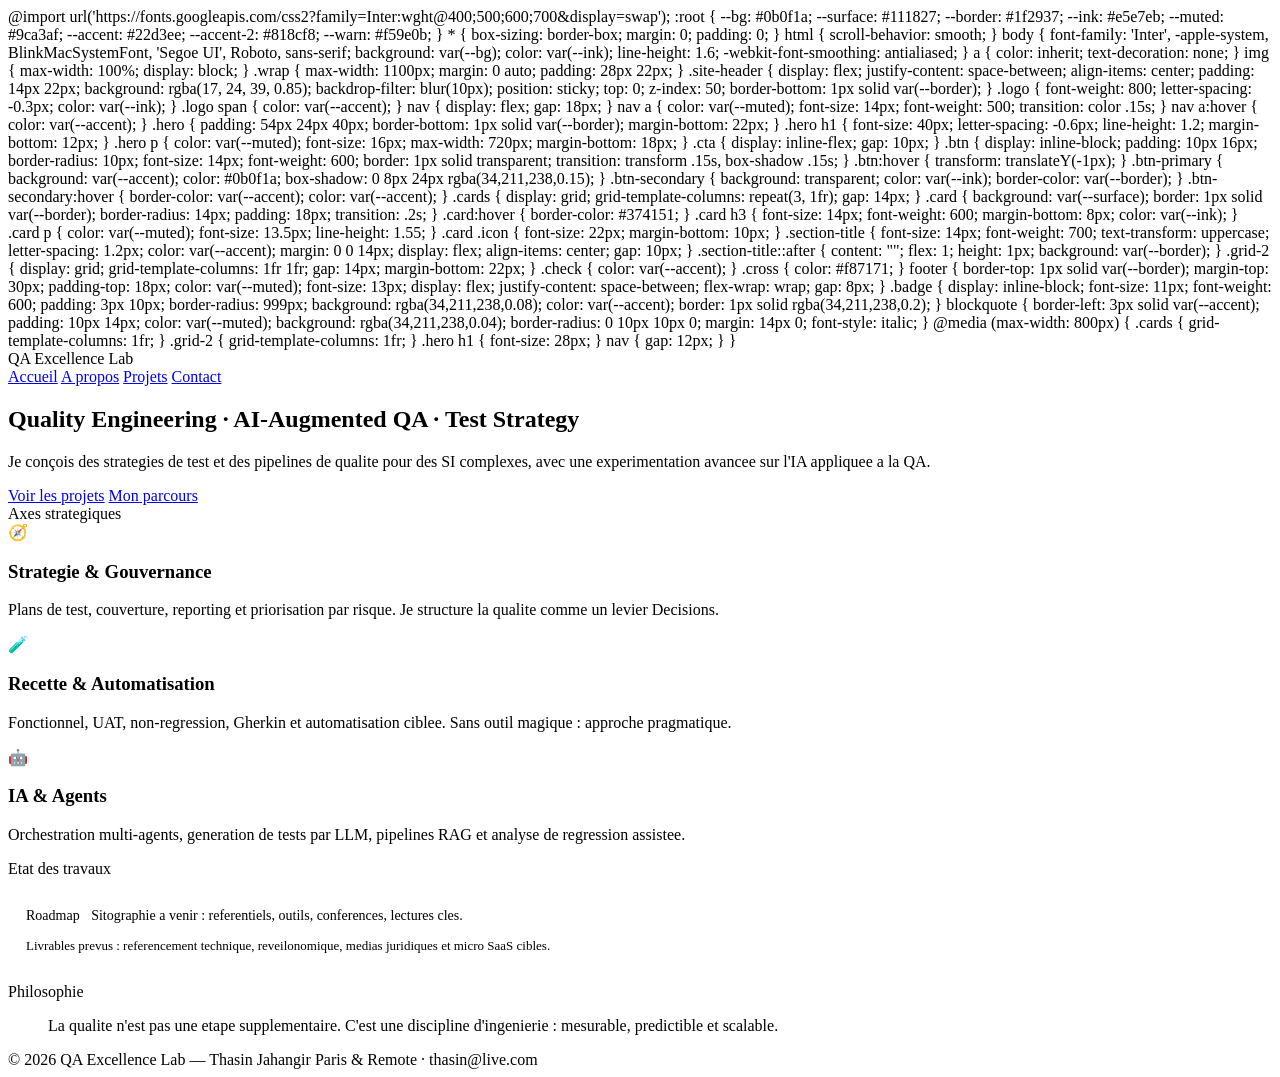
==== index.html @ b6b02f28 "qa excellence lab site" ====
@import url('https://fonts.googleapis.com/css2?family=Inter:wght@400;500;600;700&display=swap');

:root {
  --bg: #0b0f1a;
  --surface: #111827;
  --border: #1f2937;
  --ink: #e5e7eb;
  --muted: #9ca3af;
  --accent: #22d3ee;
  --accent-2: #818cf8;
  --warn: #f59e0b;
}

* { box-sizing: border-box; margin: 0; padding: 0; }
html { scroll-behavior: smooth; }

body {
  font-family: 'Inter', -apple-system, BlinkMacSystemFont, 'Segoe UI', Roboto, sans-serif;
  background: var(--bg);
  color: var(--ink);
  line-height: 1.6;
  -webkit-font-smoothing: antialiased;
}

a { color: inherit; text-decoration: none; }
img { max-width: 100%; display: block; }

.wrap { max-width: 1100px; margin: 0 auto; padding: 28px 22px; }

.site-header {
  display: flex;
  justify-content: space-between;
  align-items: center;
  padding: 14px 22px;
  background: rgba(17, 24, 39, 0.85);
  backdrop-filter: blur(10px);
  position: sticky;
  top: 0;
  z-index: 50;
  border-bottom: 1px solid var(--border);
}
.logo {
  font-weight: 800;
  letter-spacing: -0.3px;
  color: var(--ink);
}
.logo span { color: var(--accent); }
nav { display: flex; gap: 18px; }
nav a {
  color: var(--muted);
  font-size: 14px;
  font-weight: 500;
  transition: color .15s;
}
nav a:hover { color: var(--accent); }

.hero {
  padding: 54px 24px 40px;
  border-bottom: 1px solid var(--border);
  margin-bottom: 22px;
}
.hero h1 {
  font-size: 40px;
  letter-spacing: -0.6px;
  line-height: 1.2;
  margin-bottom: 12px;
}
.hero p {
  color: var(--muted);
  font-size: 16px;
  max-width: 720px;
  margin-bottom: 18px;
}
.cta {
  display: inline-flex;
  gap: 10px;
}
.btn {
  display: inline-block;
  padding: 10px 16px;
  border-radius: 10px;
  font-size: 14px;
  font-weight: 600;
  border: 1px solid transparent;
  transition: transform .15s, box-shadow .15s;
}
.btn:hover { transform: translateY(-1px); }
.btn-primary {
  background: var(--accent);
  color: #0b0f1a;
  box-shadow: 0 8px 24px rgba(34,211,238,0.15);
}
.btn-secondary {
  background: transparent;
  color: var(--ink);
  border-color: var(--border);
}
.btn-secondary:hover { border-color: var(--accent); color: var(--accent); }

.cards { display: grid; grid-template-columns: repeat(3, 1fr); gap: 14px; }
.card {
  background: var(--surface);
  border: 1px solid var(--border);
  border-radius: 14px;
  padding: 18px;
  transition: .2s;
}
.card:hover { border-color: #374151; }
.card h3 { font-size: 14px; font-weight: 600; margin-bottom: 8px; color: var(--ink); }
.card p { color: var(--muted); font-size: 13.5px; line-height: 1.55; }
.card .icon { font-size: 22px; margin-bottom: 10px; }

.section-title {
  font-size: 14px;
  font-weight: 700;
  text-transform: uppercase;
  letter-spacing: 1.2px;
  color: var(--accent);
  margin: 0 0 14px;
  display: flex; align-items: center; gap: 10px;
}
.section-title::after {
  content: "";
  flex: 1; height: 1px; background: var(--border);
}

.grid-2 { display: grid; grid-template-columns: 1fr 1fr; gap: 14px; margin-bottom: 22px; }

.check { color: var(--accent); }
.cross { color: #f87171; }

footer {
  border-top: 1px solid var(--border);
  margin-top: 30px;
  padding-top: 18px;
  color: var(--muted);
  font-size: 13px;
  display: flex;
  justify-content: space-between;
  flex-wrap: wrap;
  gap: 8px;
}

.badge {
  display: inline-block;
  font-size: 11px;
  font-weight: 600;
  padding: 3px 10px;
  border-radius: 999px;
  background: rgba(34,211,238,0.08);
  color: var(--accent);
  border: 1px solid rgba(34,211,238,0.2);
}

blockquote {
  border-left: 3px solid var(--accent);
  padding: 10px 14px;
  color: var(--muted);
  background: rgba(34,211,238,0.04);
  border-radius: 0 10px 10px 0;
  margin: 14px 0;
  font-style: italic;
}

@media (max-width: 800px) {
  .cards { grid-template-columns: 1fr; }
  .grid-2 { grid-template-columns: 1fr; }
  .hero h1 { font-size: 28px; }
  nav { gap: 12px; }
}
</style>
</head>
<body>

<header class="site-header">
  <div class="logo">QA Excellence <span>Lab</span></div>
  <nav>
    <a href="index.html">Accueil</a>
    <a href="about.html">A propos</a>
    <a href="projects.html">Projets</a>
    <a href="contact.html">Contact</a>
  </nav>
</header>

<main>
  <section class="hero">
    <h1>Quality Engineering · AI-Augmented QA · Test Strategy</h1>
    <p>Je conçois des strategies de test et des pipelines de qualite pour des SI complexes, avec une experimentation avancee sur l'IA appliquee a la QA.</p>
    <div class="cta">
      <a href="projects.html" class="btn btn-primary">Voir les projets</a>
      <a href="about.html" class="btn btn-secondary">Mon parcours</a>
    </div>
  </section>

  <section class="wrap">
    <div class="section-title">Axes strategiques</div>
    <div class="cards">
      <div class="card">
        <div class="icon">🧭</div>
        <h3>Strategie &amp; Gouvernance</h3>
        <p>Plans de test, couverture, reporting et priorisation par risque. Je structure la qualite comme un levier Decisions.</p>
      </div>
      <div class="card">
        <div class="icon">🧪</div>
        <h3>Recette &amp; Automatisation</h3>
        <p>Fonctionnel, UAT, non-regression, Gherkin et automatisation ciblee. Sans outil magique : approche pragmatique.</p>
      </div>
      <div class="card">
        <div class="icon">🤖</div>
        <h3>IA &amp; Agents</h3>
        <p>Orchestration multi-agents, generation de tests par LLM, pipelines RAG et analyse de regression assistee.</p>
      </div>
    </div>
  </section>

  <section class="wrap">
    <div class="section-title">Etat des travaux</div>
    <div style="background:var(--surface); border:1px solid var(--border); border-radius:14px; padding:16px 18px;">
      <p style="color:var(--muted); font-size:14px;">
        <span class="badge">Roadmap</span>
        <span style="margin-left:8px;">Sitographie a venir : referentiels, outils, conferences, lectures cles.</span>
      </p>
      <p style="color:var(--muted); font-size:13px; margin-top:10px;">
        Livrables prevus : referencement technique, reveilonomique, medias juridiques et micro SaaS cibles.
      </p>
    </div>
  </section>

  <section class="wrap">
    <div class="section-title">Philosophie</div>
    <blockquote>
      La qualite n'est pas une etape supplementaire. C'est une discipline d'ingenierie : mesurable, predictible et scalable.
    </blockquote>
  </section>
</main>

<footer>
  <span>© <span id="y"></span> QA Excellence Lab — Thasin Jahangir</span>
  <span>Paris &amp; Remote · thasin@live.com</span>
</footer>

<script>document.getElementById('y').textContent = new Date().getFullYear()</script>
</body>
</html>
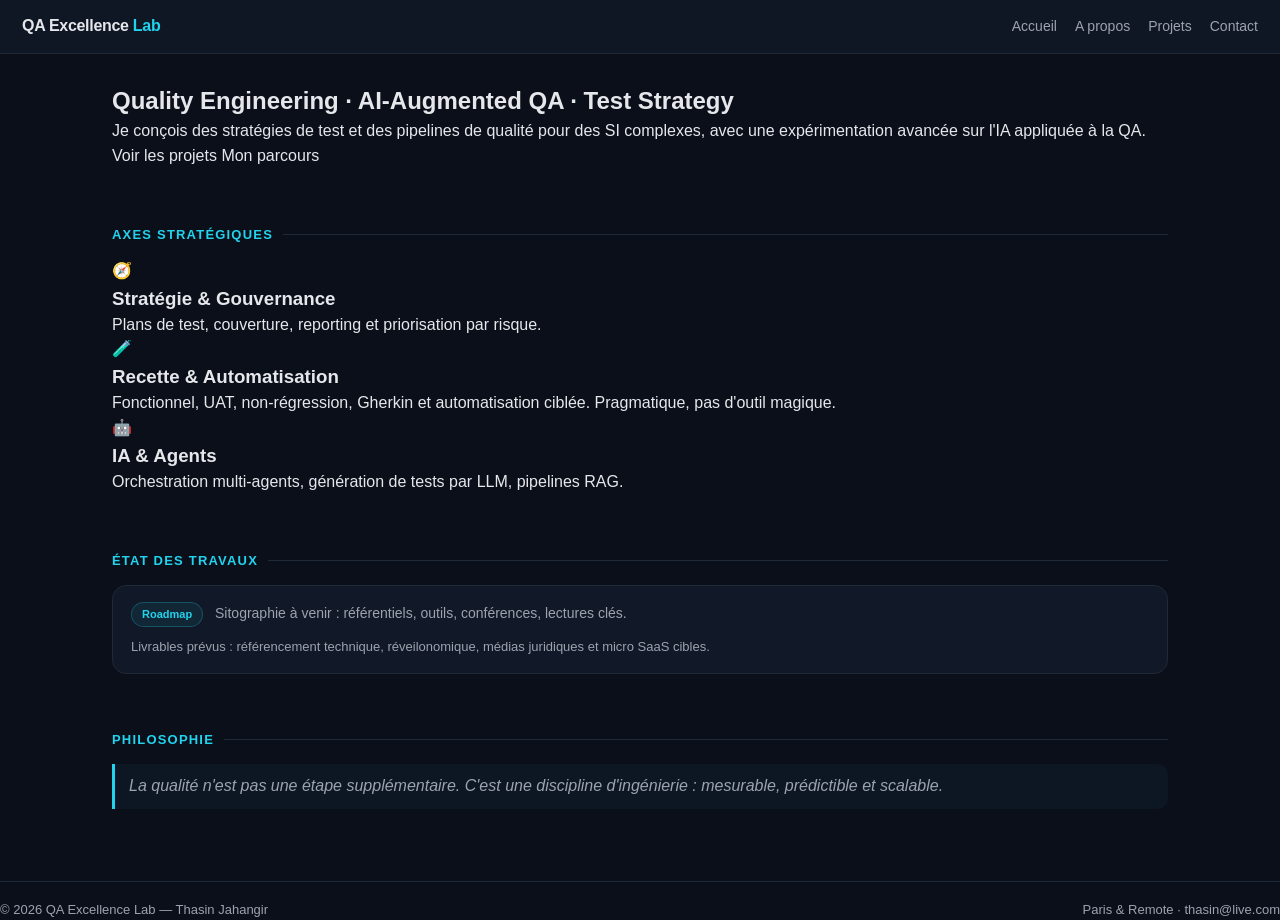
==== commit 1da301e6: "fix: restore valid HTML doctype and head structure" ====
--- a/index.html
+++ b/index.html
@@ -1,177 +1,12 @@
-@import url('https://fonts.googleapis.com/css2?family=Inter:wght@400;500;600;700&display=swap');
-
-:root {
-  --bg: #0b0f1a;
-  --surface: #111827;
-  --border: #1f2937;
-  --ink: #e5e7eb;
-  --muted: #9ca3af;
-  --accent: #22d3ee;
-  --accent-2: #818cf8;
-  --warn: #f59e0b;
-}
-
-* { box-sizing: border-box; margin: 0; padding: 0; }
-html { scroll-behavior: smooth; }
-
-body {
-  font-family: 'Inter', -apple-system, BlinkMacSystemFont, 'Segoe UI', Roboto, sans-serif;
-  background: var(--bg);
-  color: var(--ink);
-  line-height: 1.6;
-  -webkit-font-smoothing: antialiased;
-}
-
-a { color: inherit; text-decoration: none; }
-img { max-width: 100%; display: block; }
-
-.wrap { max-width: 1100px; margin: 0 auto; padding: 28px 22px; }
-
-.site-header {
-  display: flex;
-  justify-content: space-between;
-  align-items: center;
-  padding: 14px 22px;
-  background: rgba(17, 24, 39, 0.85);
-  backdrop-filter: blur(10px);
-  position: sticky;
-  top: 0;
-  z-index: 50;
-  border-bottom: 1px solid var(--border);
-}
-.logo {
-  font-weight: 800;
-  letter-spacing: -0.3px;
-  color: var(--ink);
-}
-.logo span { color: var(--accent); }
-nav { display: flex; gap: 18px; }
-nav a {
-  color: var(--muted);
-  font-size: 14px;
-  font-weight: 500;
-  transition: color .15s;
-}
-nav a:hover { color: var(--accent); }
-
-.hero {
-  padding: 54px 24px 40px;
-  border-bottom: 1px solid var(--border);
-  margin-bottom: 22px;
-}
-.hero h1 {
-  font-size: 40px;
-  letter-spacing: -0.6px;
-  line-height: 1.2;
-  margin-bottom: 12px;
-}
-.hero p {
-  color: var(--muted);
-  font-size: 16px;
-  max-width: 720px;
-  margin-bottom: 18px;
-}
-.cta {
-  display: inline-flex;
-  gap: 10px;
-}
-.btn {
-  display: inline-block;
-  padding: 10px 16px;
-  border-radius: 10px;
-  font-size: 14px;
-  font-weight: 600;
-  border: 1px solid transparent;
-  transition: transform .15s, box-shadow .15s;
-}
-.btn:hover { transform: translateY(-1px); }
-.btn-primary {
-  background: var(--accent);
-  color: #0b0f1a;
-  box-shadow: 0 8px 24px rgba(34,211,238,0.15);
-}
-.btn-secondary {
-  background: transparent;
-  color: var(--ink);
-  border-color: var(--border);
-}
-.btn-secondary:hover { border-color: var(--accent); color: var(--accent); }
-
-.cards { display: grid; grid-template-columns: repeat(3, 1fr); gap: 14px; }
-.card {
-  background: var(--surface);
-  border: 1px solid var(--border);
-  border-radius: 14px;
-  padding: 18px;
-  transition: .2s;
-}
-.card:hover { border-color: #374151; }
-.card h3 { font-size: 14px; font-weight: 600; margin-bottom: 8px; color: var(--ink); }
-.card p { color: var(--muted); font-size: 13.5px; line-height: 1.55; }
-.card .icon { font-size: 22px; margin-bottom: 10px; }
-
-.section-title {
-  font-size: 14px;
-  font-weight: 700;
-  text-transform: uppercase;
-  letter-spacing: 1.2px;
-  color: var(--accent);
-  margin: 0 0 14px;
-  display: flex; align-items: center; gap: 10px;
-}
-.section-title::after {
-  content: "";
-  flex: 1; height: 1px; background: var(--border);
-}
-
-.grid-2 { display: grid; grid-template-columns: 1fr 1fr; gap: 14px; margin-bottom: 22px; }
-
-.check { color: var(--accent); }
-.cross { color: #f87171; }
-
-footer {
-  border-top: 1px solid var(--border);
-  margin-top: 30px;
-  padding-top: 18px;
-  color: var(--muted);
-  font-size: 13px;
-  display: flex;
-  justify-content: space-between;
-  flex-wrap: wrap;
-  gap: 8px;
-}
-
-.badge {
-  display: inline-block;
-  font-size: 11px;
-  font-weight: 600;
-  padding: 3px 10px;
-  border-radius: 999px;
-  background: rgba(34,211,238,0.08);
-  color: var(--accent);
-  border: 1px solid rgba(34,211,238,0.2);
-}
-
-blockquote {
-  border-left: 3px solid var(--accent);
-  padding: 10px 14px;
-  color: var(--muted);
-  background: rgba(34,211,238,0.04);
-  border-radius: 0 10px 10px 0;
-  margin: 14px 0;
-  font-style: italic;
-}
-
-@media (max-width: 800px) {
-  .cards { grid-template-columns: 1fr; }
-  .grid-2 { grid-template-columns: 1fr; }
-  .hero h1 { font-size: 28px; }
-  nav { gap: 12px; }
-}
-</style>
+<!DOCTYPE html>
+<html lang="fr">
+<head>
+<meta charset="UTF-8">
+<meta name="viewport" content="width=device-width, initial-scale=1.0">
+<title>QA Excellence Lab — Quality Engineering · Test Strategy · AI-Augmented QA</title>
+<link rel="stylesheet" href="styles/main.css">
 </head>
 <body>
-
 <header class="site-header">
   <div class="logo">QA Excellence <span>Lab</span></div>
   <nav>
@@ -184,53 +19,51 @@
 
 <main>
   <section class="hero">
-    <h1>Quality Engineering · AI-Augmented QA · Test Strategy</h1>
-    <p>Je conçois des strategies de test et des pipelines de qualite pour des SI complexes, avec une experimentation avancee sur l'IA appliquee a la QA.</p>
-    <div class="cta">
-      <a href="projects.html" class="btn btn-primary">Voir les projets</a>
-      <a href="about.html" class="btn btn-secondary">Mon parcours</a>
-    </div>
-  </section>
-
-  <section class="wrap">
-    <div class="section-title">Axes strategiques</div>
-    <div class="cards">
-      <div class="card">
-        <div class="icon">🧭</div>
-        <h3>Strategie &amp; Gouvernance</h3>
-        <p>Plans de test, couverture, reporting et priorisation par risque. Je structure la qualite comme un levier Decisions.</p>
-      </div>
-      <div class="card">
-        <div class="icon">🧪</div>
-        <h3>Recette &amp; Automatisation</h3>
-        <p>Fonctionnel, UAT, non-regression, Gherkin et automatisation ciblee. Sans outil magique : approche pragmatique.</p>
-      </div>
-      <div class="card">
-        <div class="icon">🤖</div>
-        <h3>IA &amp; Agents</h3>
-        <p>Orchestration multi-agents, generation de tests par LLM, pipelines RAG et analyse de regression assistee.</p>
+    <div class="wrap">
+      <h1>Quality Engineering · AI-Augmented QA · Test Strategy</h1>
+      <p>Je conçois des stratégies de test et des pipelines de qualité pour des SI complexes, avec une expérimentation avancée sur l'IA appliquée à la QA.</p>
+      <div class="cta">
+        <a href="projects.html" class="btn btn-primary">Voir les projets</a>
+        <a href="about.html" class="btn btn-secondary">Mon parcours</a>
       </div>
     </div>
   </section>
 
   <section class="wrap">
-    <div class="section-title">Etat des travaux</div>
+    <div class="section-title">Axes stratégiques</div>
+    <div class="cards">
+      <div class="card">
+        <div class="icon">🧭</div>
+        <h3>Stratégie &amp; Gouvernance</h3>
+        <p>Plans de test, couverture, reporting et priorisation par risque.</p>
+      </div>
+      <div class="card">
+        <div class="icon">🧪</div>
+        <h3>Recette &amp; Automatisation</h3>
+        <p>Fonctionnel, UAT, non-régression, Gherkin et automatisation ciblée. Pragmatique, pas d'outil magique.</p>
+      </div>
+      <div class="card">
+        <div class="icon">🤖</div>
+        <h3>IA &amp; Agents</h3>
+        <p>Orchestration multi-agents, génération de tests par LLM, pipelines RAG.</p>
+      </div>
+    </div>
+  </section>
+
+  <section class="wrap">
+    <div class="section-title">État des travaux</div>
     <div style="background:var(--surface); border:1px solid var(--border); border-radius:14px; padding:16px 18px;">
       <p style="color:var(--muted); font-size:14px;">
         <span class="badge">Roadmap</span>
-        <span style="margin-left:8px;">Sitographie a venir : referentiels, outils, conferences, lectures cles.</span>
+        <span style="margin-left:8px;">Sitographie à venir : référentiels, outils, conférences, lectures clés.</span>
       </p>
-      <p style="color:var(--muted); font-size:13px; margin-top:10px;">
-        Livrables prevus : referencement technique, reveilonomique, medias juridiques et micro SaaS cibles.
-      </p>
+      <p style="color:var(--muted); font-size:13px; margin-top:10px;">Livrables prévus : référencement technique, réveilonomique, médias juridiques et micro SaaS cibles.</p>
     </div>
   </section>
 
   <section class="wrap">
     <div class="section-title">Philosophie</div>
-    <blockquote>
-      La qualite n'est pas une etape supplementaire. C'est une discipline d'ingenierie : mesurable, predictible et scalable.
-    </blockquote>
+    <blockquote>La qualité n'est pas une étape supplémentaire. C'est une discipline d'ingénierie : mesurable, prédictible et scalable.</blockquote>
   </section>
 </main>
 
@@ -238,7 +71,6 @@
   <span>© <span id="y"></span> QA Excellence Lab — Thasin Jahangir</span>
   <span>Paris &amp; Remote · thasin@live.com</span>
 </footer>
-
 <script>document.getElementById('y').textContent = new Date().getFullYear()</script>
 </body>
 </html>
--- a/styles/main.css
+++ b/styles/main.css
@@ -0,0 +1,145 @@
+@import url('https://fonts.googleapis.com/css2?family=Inter:wght@400;500;600;700&display=swap');
+
+:root {
+  --bg: #0b0f1a;
+  --surface: #111827;
+  --border: #1f2937;
+  --ink: #e5e7eb;
+  --muted: #9ca3af;
+  --accent: #22d3ee;
+  --accent-soft: rgba(34, 211, 238, 0.08);
+}
+
+* { box-sizing: border-box; margin: 0; padding: 0; }
+html { scroll-behavior: smooth; }
+
+body {
+  font-family: 'Inter', -apple-system, BlinkMacSystemFont, 'Segoe UI', Roboto, sans-serif;
+  background: var(--bg);
+  color: var(--ink);
+  line-height: 1.55;
+  -webkit-font-smoothing: antialiased;
+}
+
+a { color: inherit; text-decoration: none; }
+img { max-width: 100%; display: block; }
+
+.wrap { max-width: 1100px; margin: 0 auto; padding: 28px 22px; }
+
+.site-header {
+  display: flex;
+  justify-content: space-between;
+  align-items: center;
+  padding: 14px 22px;
+  background: rgba(17, 24, 39, 0.85);
+  backdrop-filter: blur(10px);
+  position: sticky;
+  top: 0;
+  z-index: 50;
+  border-bottom: 1px solid var(--border);
+}
+.logo {
+  font-weight: 800;
+  letter-spacing: -0.3px;
+  color: var(--ink);
+}
+.logo span { color: var(--accent); }
+nav { display: flex; gap: 18px; }
+nav a {
+  color: var(--muted);
+  font-size: 14px;
+  font-weight: 500;
+  transition: color .15s;
+}
+nav a:hover { color: var(--accent); }
+
+.job {
+  background: var(--surface);
+  border: 1px solid var(--border);
+  border-radius: 12px;
+  padding: 16px 18px;
+  margin-bottom: 12px;
+}
+.job-head { display: flex; justify-content: space-between; gap: 10px; flex-wrap: wrap; }
+.job-title { font-weight: 700; font-size: 15px; }
+.job-meta { color: var(--muted); font-size: 13px; margin-top: 2px; }
+.job-bullets { margin: 8px 0 0; padding-left: 18px; color: #d1d5db; font-size: 13.5px; }
+.job-bullets li + li { margin-top: 4px; }
+
+.skills { display: grid; grid-template-columns: repeat(auto-fill, minmax(220px, 1fr)); gap: 10px 16px; }
+.skill { font-size: 14px; background: var(--surface); border: 1px solid var(--border); border-radius: 10px; padding: 12px; }
+.skill strong { color: var(--ink); display: block; margin-bottom: 3px; }
+.skill span { color: var(--muted); font-size: 13px; }
+
+.projects { display: grid; gap: 12px; }
+.project {
+  background: var(--surface);
+  border: 1px solid var(--border);
+  border-radius: 12px;
+  padding: 16px 18px;
+  transition: .2s;
+}
+.project:hover { border-color: #374151; }
+.project-title { font-weight: 700; font-size: 15px; margin-bottom: 4px; }
+.project-desc { color: var(--muted); font-size: 13.5px; line-height: 1.55; }
+.project-stack { margin-top: 8px; display: flex; flex-wrap: wrap; gap: 6px; }
+.chip {
+  font-size: 11.5px;
+  background: var(--accent-soft);
+  color: var(--accent);
+  border: 1px solid rgba(34,211,238,0.25);
+  padding: 3px 10px;
+  border-radius: 999px;
+  font-weight: 600;
+}
+
+.section-title {
+  font-size: 13px; font-weight: 700;
+  text-transform: uppercase;
+  letter-spacing: 1.2px;
+  color: var(--accent);
+  margin: 0 0 14px;
+  display: flex; align-items: center; gap: 10px;
+}
+.section-title::after {
+  content: ""; flex: 1; height: 1px; background: var(--border);
+}
+
+footer {
+  border-top: 1px solid var(--border);
+  margin-top: 30px;
+  padding-top: 18px;
+  color: var(--muted);
+  font-size: 13px;
+  display: flex;
+  justify-content: space-between;
+  flex-wrap: wrap;
+  gap: 8px;
+}
+
+.badge {
+  display: inline-block;
+  font-size: 11px;
+  font-weight: 600;
+  padding: 3px 10px;
+  border-radius: 999px;
+  background: var(--accent-soft);
+  color: var(--accent);
+  border: 1px solid rgba(34,211,238,0.25);
+}
+
+blockquote {
+  border-left: 3px solid var(--accent);
+  padding: 10px 14px;
+  color: var(--muted);
+  background: rgba(34,211,238,0.04);
+  border-radius: 0 10px 10px 0;
+  margin: 14px 0;
+  font-style: italic;
+}
+
+@media (max-width: 800px) {
+  .skills { grid-template-columns: 1fr; }
+  .job-head { flex-direction: column; }
+}
+</style>
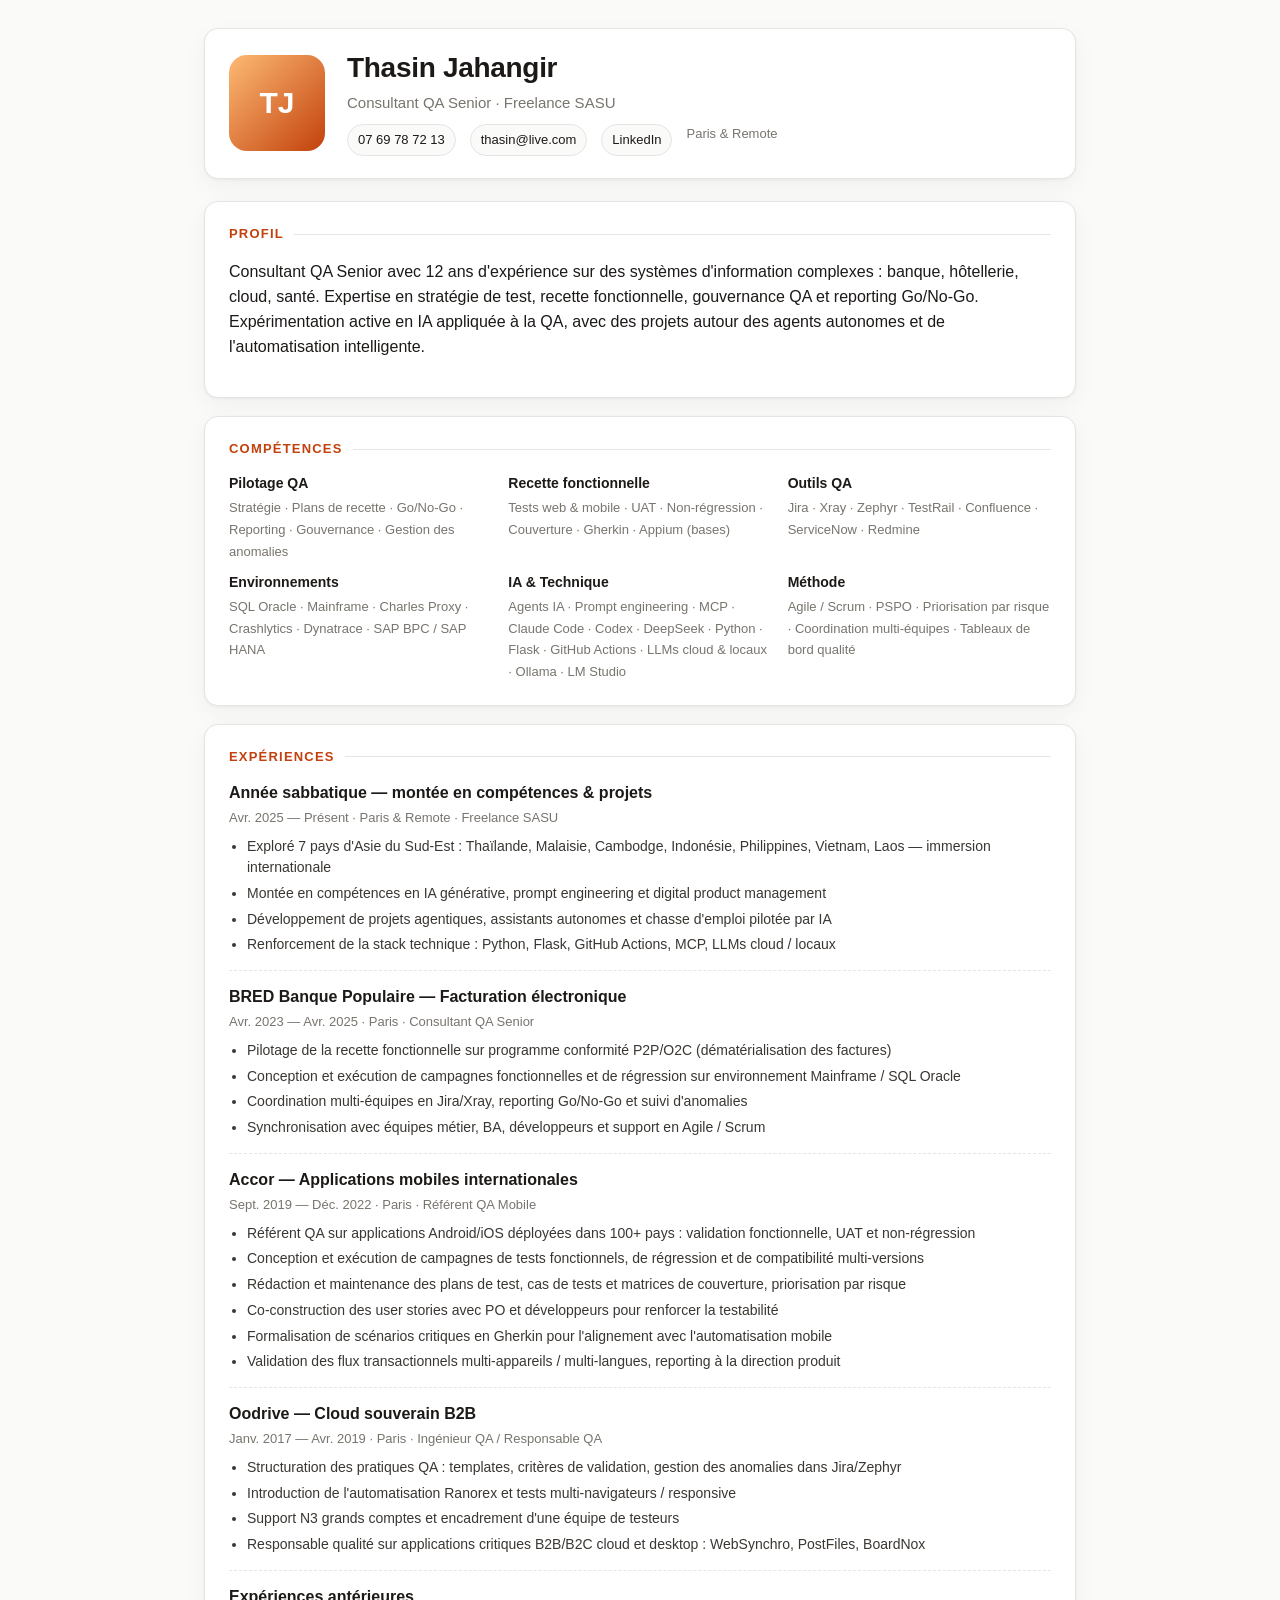
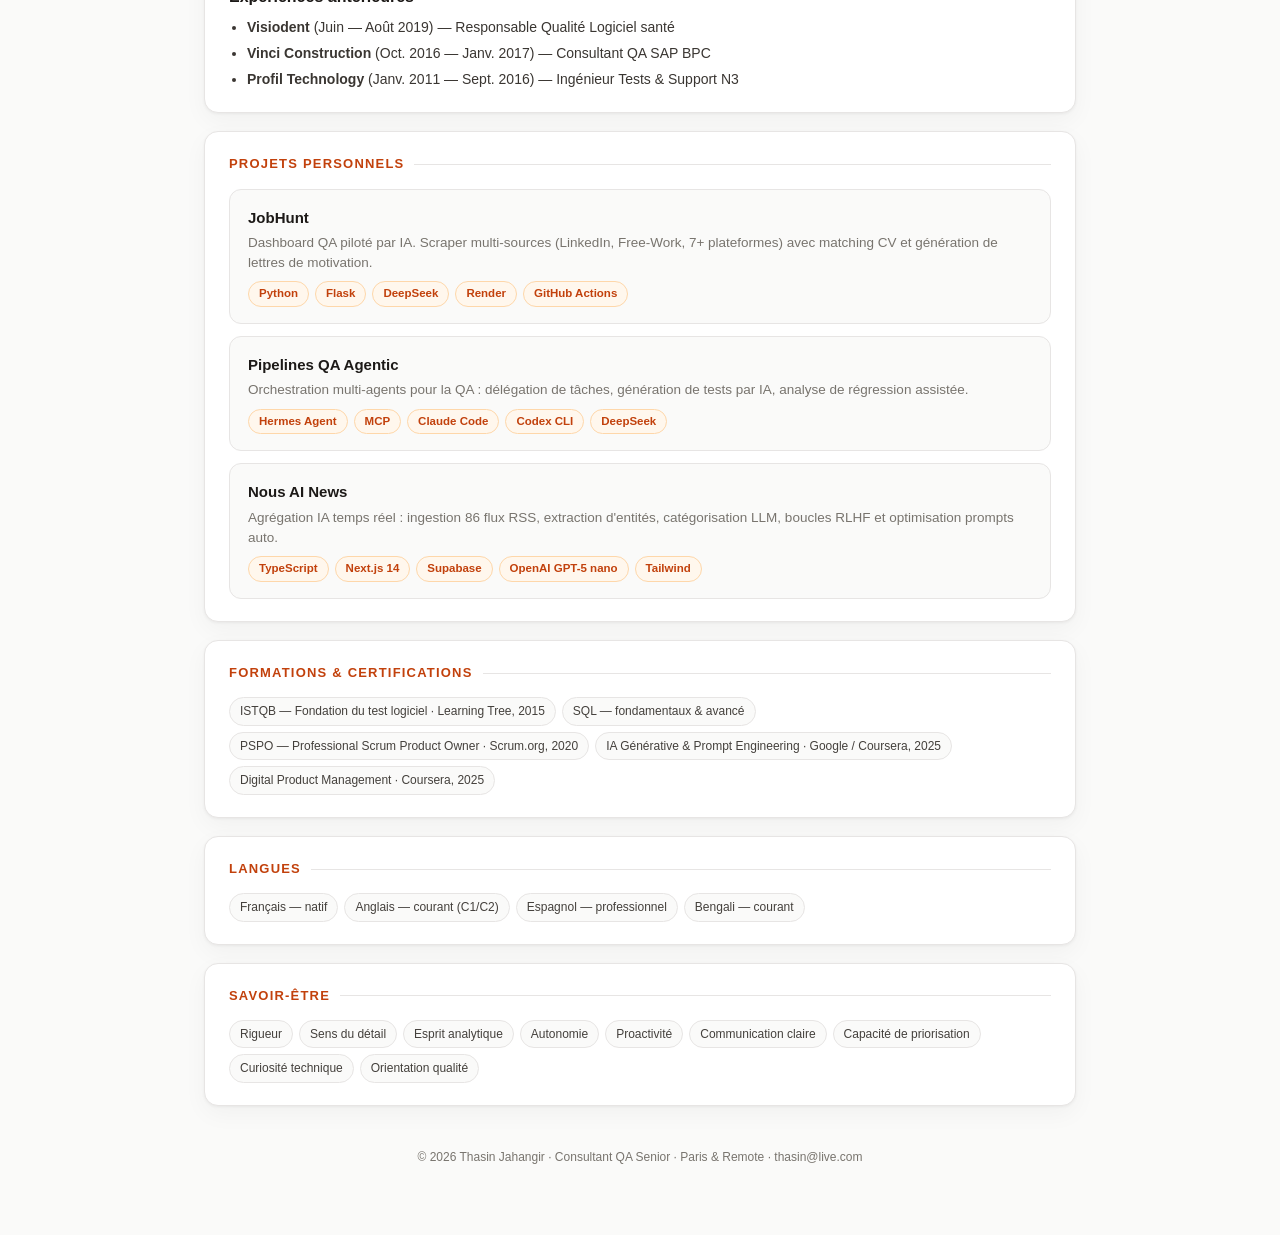
==== commit 8c8a5c04: "feat: enrichir page accueil avec profil, competences, experiences, projets, formations, langues, sav" ====
--- a/index.html
+++ b/index.html
@@ -3,74 +3,365 @@
 <head>
 <meta charset="UTF-8">
 <meta name="viewport" content="width=device-width, initial-scale=1.0">
-<title>QA Excellence Lab — Quality Engineering · Test Strategy · AI-Augmented QA</title>
-<link rel="stylesheet" href="styles/main.css">
+<title>Thasin Jahangir — Consultant QA Senior</title>
+<meta name="description" content="Consultant QA Senior, 12 ans d'expérience. Recette fonctionnelle, stratégie de test, IA appliquée à la QA.">
+<style>
+  :root {
+    --bg: #fafaf9;
+    --surface: #ffffff;
+    --ink: #1c1917;
+    --muted: #78746e;
+    --accent: #c2410c;
+    --accent-soft: #fff7ed;
+    --border: #e7e5e4;
+    --shadow: 0 1px 3px rgba(0,0,0,0.05), 0 8px 24px rgba(0,0,0,0.04);
+    --radius: 14px;
+    --max: 920px;
+  }
+  * { box-sizing: border-box; }
+  html { scroll-behavior: smooth; }
+  body {
+    margin: 0;
+    font-family: Inter, -apple-system, BlinkMacSystemFont, "Segoe UI", Roboto, sans-serif;
+    background: var(--bg);
+    color: var(--ink);
+    line-height: 1.55;
+    -webkit-font-smoothing: antialiased;
+  }
+  a { color: inherit; text-decoration: none; }
+  img { max-width: 100%; display: block; }
+  .wrap { max-width: var(--max); margin: 0 auto; padding: 28px 24px; }
+
+  header {
+    background: var(--surface);
+    border: 1px solid var(--border);
+    border-radius: var(--radius);
+    padding: 22px 24px;
+    box-shadow: var(--shadow);
+    margin-bottom: 22px;
+    display: grid;
+    grid-template-columns: auto 1fr;
+    gap: 22px;
+    align-items: center;
+  }
+  .avatar {
+    width: 96px; height: 96px;
+    border-radius: 18px;
+    background: linear-gradient(135deg, #fdba74, #c2410c);
+    display: grid; place-items: center;
+    color: white; font-weight: 700; font-size: 30px;
+    flex-shrink: 0;
+  }
+  .header-text h1 {
+    margin: 0 0 6px;
+    font-size: 28px;
+    letter-spacing: -0.3px;
+    line-height: 1.2;
+  }
+  .header-text .role {
+    color: var(--muted);
+    font-size: 15px;
+    margin-bottom: 10px;
+  }
+  .contact {
+    display: flex;
+    flex-wrap: wrap;
+    gap: 8px 14px;
+    font-size: 13px;
+    color: var(--muted);
+  }
+  .contact a {
+    color: var(--ink);
+    background: var(--bg);
+    border: 1px solid var(--border);
+    padding: 5px 10px;
+    border-radius: 999px;
+    transition: .15s;
+  }
+  .contact a:hover { border-color: var(--accent); color: var(--accent); }
+
+  .card {
+    background: var(--surface);
+    border: 1px solid var(--border);
+    border-radius: var(--radius);
+    padding: 22px 24px;
+    box-shadow: var(--shadow);
+    margin-bottom: 18px;
+  }
+  .section-title {
+    font-size: 13px;
+    font-weight: 700;
+    text-transform: uppercase;
+    letter-spacing: 1.2px;
+    color: var(--accent);
+    margin-bottom: 14px;
+    display: flex; align-items: center; gap: 10px;
+  }
+  .section-title::after {
+    content: "";
+    flex: 1;
+    height: 1px;
+    background: var(--border);
+  }
+
+  .jobs { display: grid; gap: 14px; }
+  .job + .job { padding-top: 14px; border-top: 1px dashed var(--border); }
+  .job-head { display: flex; justify-content: space-between; gap: 10px; flex-wrap: wrap; }
+  .job-title { font-weight: 700; font-size: 16px; }
+  .job-meta { color: var(--muted); font-size: 13px; margin-top: 2px; }
+  .job-bullets { margin: 8px 0 0; padding-left: 18px; color: #3a3632; font-size: 14px; }
+  .job-bullets li + li { margin-top: 4px; }
+
+  .skills { display: grid; grid-template-columns: repeat(auto-fill, minmax(220px, 1fr)); gap: 10px 16px; }
+  .skill { font-size: 14px; }
+  .skill strong { color: var(--ink); display: block; margin-bottom: 2px; }
+  .skill span { color: var(--muted); font-size: 13px; }
+
+  .projects { display: grid; gap: 12px; }
+  .project {
+    background: var(--bg);
+    border: 1px solid var(--border);
+    border-radius: 12px;
+    padding: 16px 18px;
+    transition: .15s;
+  }
+  .project:hover { border-color: var(--accent); }
+  .project-title { font-weight: 700; font-size: 15px; margin-bottom: 4px; }
+  .project-desc { font-size: 13.5px; color: var(--muted); line-height: 1.5; }
+  .project-stack { margin-top: 8px; display: flex; flex-wrap: wrap; gap: 6px; }
+  .chip {
+    font-size: 11.5px;
+    background: var(--accent-soft);
+    color: var(--accent);
+    border: 1px solid #fed7aa;
+    padding: 3px 10px;
+    border-radius: 999px;
+    font-weight: 600;
+  }
+
+  .tag-row { display: flex; flex-wrap: wrap; gap: 6px; margin-top: 8px; }
+  .tag {
+    font-size: 12px;
+    background: var(--bg);
+    border: 1px solid var(--border);
+    padding: 4px 10px;
+    border-radius: 999px;
+    color: #44403c;
+  }
+
+  footer {
+    text-align: center;
+    color: var(--muted);
+    font-size: 12px;
+    padding: 24px 0 40px;
+  }
+
+  @media (max-width: 640px) {
+    header { grid-template-columns: 1fr; }
+    .avatar { width: 72px; height: 72px; font-size: 22px; border-radius: 14px; }
+    .header-text h1 { font-size: 22px; }
+    .job-head { flex-direction: column; }
+  }
+
+  @media print {
+    body { background: white; }
+    .card { box-shadow: none; border: 1px solid #ddd; break-inside: avoid; }
+    header { box-shadow: none; border: 1px solid #ddd; }
+    a { text-decoration: none; color: black; }
+  }
+</style>
 </head>
 <body>
-<header class="site-header">
-  <div class="logo">QA Excellence <span>Lab</span></div>
-  <nav>
-    <a href="index.html">Accueil</a>
-    <a href="about.html">A propos</a>
-    <a href="projects.html">Projets</a>
-    <a href="contact.html">Contact</a>
-  </nav>
-</header>
-
-<main>
-  <section class="hero">
-    <div class="wrap">
-      <h1>Quality Engineering · AI-Augmented QA · Test Strategy</h1>
-      <p>Je conçois des stratégies de test et des pipelines de qualité pour des SI complexes, avec une expérimentation avancée sur l'IA appliquée à la QA.</p>
-      <div class="cta">
-        <a href="projects.html" class="btn btn-primary">Voir les projets</a>
-        <a href="about.html" class="btn btn-secondary">Mon parcours</a>
-      </div>
-    </div>
-  </section>
-
-  <section class="wrap">
-    <div class="section-title">Axes stratégiques</div>
-    <div class="cards">
-      <div class="card">
-        <div class="icon">🧭</div>
-        <h3>Stratégie &amp; Gouvernance</h3>
-        <p>Plans de test, couverture, reporting et priorisation par risque.</p>
-      </div>
-      <div class="card">
-        <div class="icon">🧪</div>
-        <h3>Recette &amp; Automatisation</h3>
-        <p>Fonctionnel, UAT, non-régression, Gherkin et automatisation ciblée. Pragmatique, pas d'outil magique.</p>
-      </div>
-      <div class="card">
-        <div class="icon">🤖</div>
-        <h3>IA &amp; Agents</h3>
-        <p>Orchestration multi-agents, génération de tests par LLM, pipelines RAG.</p>
-      </div>
-    </div>
-  </section>
-
-  <section class="wrap">
-    <div class="section-title">État des travaux</div>
-    <div style="background:var(--surface); border:1px solid var(--border); border-radius:14px; padding:16px 18px;">
-      <p style="color:var(--muted); font-size:14px;">
-        <span class="badge">Roadmap</span>
-        <span style="margin-left:8px;">Sitographie à venir : référentiels, outils, conférences, lectures clés.</span>
-      </p>
-      <p style="color:var(--muted); font-size:13px; margin-top:10px;">Livrables prévus : référencement technique, réveilonomique, médias juridiques et micro SaaS cibles.</p>
-    </div>
-  </section>
-
-  <section class="wrap">
-    <div class="section-title">Philosophie</div>
-    <blockquote>La qualité n'est pas une étape supplémentaire. C'est une discipline d'ingénierie : mesurable, prédictible et scalable.</blockquote>
-  </section>
-</main>
-
-<footer>
-  <span>© <span id="y"></span> QA Excellence Lab — Thasin Jahangir</span>
-  <span>Paris &amp; Remote · thasin@live.com</span>
-</footer>
+<div class="wrap">
+
+  <header>
+    <div class="avatar" aria-hidden="true">TJ</div>
+    <div class="header-text">
+      <h1>Thasin Jahangir</h1>
+      <div class="role">Consultant QA Senior · Freelance SASU</div>
+      <div class="contact">
+        <a href="tel:+33769787213">07 69 78 72 13</a>
+        <a href="mailto:thasin@live.com">thasin@live.com</a>
+        <a href="https://linkedin.com/in/thasin-j" target="_blank" rel="noopener">LinkedIn</a>
+        <span>Paris &amp; Remote</span>
+      </div>
+    </div>
+  </header>
+
+  <div class="card">
+    <div class="section-title">Profil</div>
+    <p>Consultant QA Senior avec 12 ans d'expérience sur des systèmes d'information complexes : banque, hôtellerie, cloud, santé. Expertise en stratégie de test, recette fonctionnelle, gouvernance QA et reporting Go/No-Go. Expérimentation active en IA appliquée à la QA, avec des projets autour des agents autonomes et de l'automatisation intelligente.</p>
+  </div>
+
+  <div class="card">
+    <div class="section-title">Compétences</div>
+    <div class="skills">
+      <div class="skill"><strong>Pilotage QA</strong><span>Stratégie · Plans de recette · Go/No-Go · Reporting · Gouvernance · Gestion des anomalies</span></div>
+      <div class="skill"><strong>Recette fonctionnelle</strong><span>Tests web &amp; mobile · UAT · Non-régression · Couverture · Gherkin · Appium (bases)</span></div>
+      <div class="skill"><strong>Outils QA</strong><span>Jira · Xray · Zephyr · TestRail · Confluence · ServiceNow · Redmine</span></div>
+      <div class="skill"><strong>Environnements</strong><span>SQL Oracle · Mainframe · Charles Proxy · Crashlytics · Dynatrace · SAP BPC / SAP HANA</span></div>
+      <div class="skill"><strong>IA &amp; Technique</strong><span>Agents IA · Prompt engineering · MCP · Claude Code · Codex · DeepSeek · Python · Flask · GitHub Actions · LLMs cloud &amp; locaux · Ollama · LM Studio</span></div>
+      <div class="skill"><strong>Méthode</strong><span>Agile / Scrum · PSPO · Priorisation par risque · Coordination multi-équipes · Tableaux de bord qualité</span></div>
+    </div>
+  </div>
+
+  <div class="card">
+    <div class="section-title">Expériences</div>
+    <div class="jobs">
+      <div class="job">
+        <div class="job-head">
+          <div>
+            <div class="job-title">Année sabbatique — montée en compétences &amp; projets</div>
+            <div class="job-meta">Avr. 2025 — Présent · Paris &amp; Remote · Freelance SASU</div>
+          </div>
+        </div>
+        <ul class="job-bullets">
+          <li>Exploré 7 pays d'Asie du Sud-Est : Thaïlande, Malaisie, Cambodge, Indonésie, Philippines, Vietnam, Laos — immersion internationale</li>
+          <li>Montée en compétences en IA générative, prompt engineering et digital product management</li>
+          <li>Développement de projets agentiques, assistants autonomes et chasse d'emploi pilotée par IA</li>
+          <li>Renforcement de la stack technique : Python, Flask, GitHub Actions, MCP, LLMs cloud / locaux</li>
+        </ul>
+      </div>
+
+      <div class="job">
+        <div class="job-head">
+          <div>
+            <div class="job-title">BRED Banque Populaire — Facturation électronique</div>
+            <div class="job-meta">Avr. 2023 — Avr. 2025 · Paris · Consultant QA Senior</div>
+          </div>
+        </div>
+        <ul class="job-bullets">
+          <li>Pilotage de la recette fonctionnelle sur programme conformité P2P/O2C (dématérialisation des factures)</li>
+          <li>Conception et exécution de campagnes fonctionnelles et de régression sur environnement Mainframe / SQL Oracle</li>
+          <li>Coordination multi-équipes en Jira/Xray, reporting Go/No-Go et suivi d'anomalies</li>
+          <li>Synchronisation avec équipes métier, BA, développeurs et support en Agile / Scrum</li>
+        </ul>
+      </div>
+
+      <div class="job">
+        <div class="job-head">
+          <div>
+            <div class="job-title">Accor — Applications mobiles internationales</div>
+            <div class="job-meta">Sept. 2019 — Déc. 2022 · Paris · Référent QA Mobile</div>
+          </div>
+        </div>
+        <ul class="job-bullets">
+          <li>Référent QA sur applications Android/iOS déployées dans 100+ pays : validation fonctionnelle, UAT et non-régression</li>
+          <li>Conception et exécution de campagnes de tests fonctionnels, de régression et de compatibilité multi-versions</li>
+          <li>Rédaction et maintenance des plans de test, cas de tests et matrices de couverture, priorisation par risque</li>
+          <li>Co-construction des user stories avec PO et développeurs pour renforcer la testabilité</li>
+          <li>Formalisation de scénarios critiques en Gherkin pour l'alignement avec l'automatisation mobile</li>
+          <li>Validation des flux transactionnels multi-appareils / multi-langues, reporting à la direction produit</li>
+        </ul>
+      </div>
+
+      <div class="job">
+        <div class="job-head">
+          <div>
+            <div class="job-title">Oodrive — Cloud souverain B2B</div>
+            <div class="job-meta">Janv. 2017 — Avr. 2019 · Paris · Ingénieur QA / Responsable QA</div>
+          </div>
+        </div>
+        <ul class="job-bullets">
+          <li>Structuration des pratiques QA : templates, critères de validation, gestion des anomalies dans Jira/Zephyr</li>
+          <li>Introduction de l'automatisation Ranorex et tests multi-navigateurs / responsive</li>
+          <li>Support N3 grands comptes et encadrement d'une équipe de testeurs</li>
+          <li>Responsable qualité sur applications critiques B2B/B2C cloud et desktop : WebSynchro, PostFiles, BoardNox</li>
+        </ul>
+      </div>
+
+      <div class="job">
+        <div class="job-head">
+          <div>
+            <div class="job-title">Expériences antérieures</div>
+          </div>
+        </div>
+        <ul class="job-bullets">
+          <li><strong>Visiodent</strong> (Juin — Août 2019) — Responsable Qualité Logiciel santé</li>
+          <li><strong>Vinci Construction</strong> (Oct. 2016 — Janv. 2017) — Consultant QA SAP BPC</li>
+          <li><strong>Profil Technology</strong> (Janv. 2011 — Sept. 2016) — Ingénieur Tests &amp; Support N3</li>
+        </ul>
+      </div>
+    </div>
+  </div>
+
+  <div class="card">
+    <div class="section-title">Projets personnels</div>
+    <div class="projects">
+      <div class="project">
+        <div class="project-title">JobHunt</div>
+        <div class="project-desc">Dashboard QA piloté par IA. Scraper multi-sources (LinkedIn, Free-Work, 7+ plateformes) avec matching CV et génération de lettres de motivation.</div>
+        <div class="project-stack">
+          <span class="chip">Python</span>
+          <span class="chip">Flask</span>
+          <span class="chip">DeepSeek</span>
+          <span class="chip">Render</span>
+          <span class="chip">GitHub Actions</span>
+        </div>
+      </div>
+      <div class="project">
+        <div class="project-title">Pipelines QA Agentic</div>
+        <div class="project-desc">Orchestration multi-agents pour la QA : délégation de tâches, génération de tests par IA, analyse de régression assistée.</div>
+        <div class="project-stack">
+          <span class="chip">Hermes Agent</span>
+          <span class="chip">MCP</span>
+          <span class="chip">Claude Code</span>
+          <span class="chip">Codex CLI</span>
+          <span class="chip">DeepSeek</span>
+        </div>
+      </div>
+      <div class="project">
+        <div class="project-title">Nous AI News</div>
+        <div class="project-desc">Agrégation IA temps réel : ingestion 86 flux RSS, extraction d'entités, catégorisation LLM, boucles RLHF et optimisation prompts auto.</div>
+        <div class="project-stack">
+          <span class="chip">TypeScript</span>
+          <span class="chip">Next.js 14</span>
+          <span class="chip">Supabase</span>
+          <span class="chip">OpenAI GPT-5 nano</span>
+          <span class="chip">Tailwind</span>
+        </div>
+      </div>
+    </div>
+  </div>
+
+  <div class="card">
+    <div class="section-title">Formations &amp; Certifications</div>
+    <div class="tag-row">
+      <span class="tag">ISTQB — Fondation du test logiciel · Learning Tree, 2015</span>
+      <span class="tag">SQL — fondamentaux &amp; avancé</span>
+      <span class="tag">PSPO — Professional Scrum Product Owner · Scrum.org, 2020</span>
+      <span class="tag">IA Générative &amp; Prompt Engineering · Google / Coursera, 2025</span>
+      <span class="tag">Digital Product Management · Coursera, 2025</span>
+    </div>
+  </div>
+
+  <div class="card">
+    <div class="section-title">Langues</div>
+    <div class="tag-row">
+      <span class="tag">Français — natif</span>
+      <span class="tag">Anglais — courant (C1/C2)</span>
+      <span class="tag">Espagnol — professionnel</span>
+      <span class="tag">Bengali — courant</span>
+    </div>
+  </div>
+
+  <div class="card">
+    <div class="section-title">Savoir-être</div>
+    <div class="tag-row">
+      <span class="tag">Rigueur</span>
+      <span class="tag">Sens du détail</span>
+      <span class="tag">Esprit analytique</span>
+      <span class="tag">Autonomie</span>
+      <span class="tag">Proactivité</span>
+      <span class="tag">Communication claire</span>
+      <span class="tag">Capacité de priorisation</span>
+      <span class="tag">Curiosité technique</span>
+      <span class="tag">Orientation qualité</span>
+    </div>
+  </div>
+
+  <footer>© <span id="y"></span> Thasin Jahangir · Consultant QA Senior · Paris &amp; Remote · <a href="mailto:thasin@live.com">thasin@live.com</a></footer>
+</div>
 <script>document.getElementById('y').textContent = new Date().getFullYear()</script>
 </body>
 </html>
